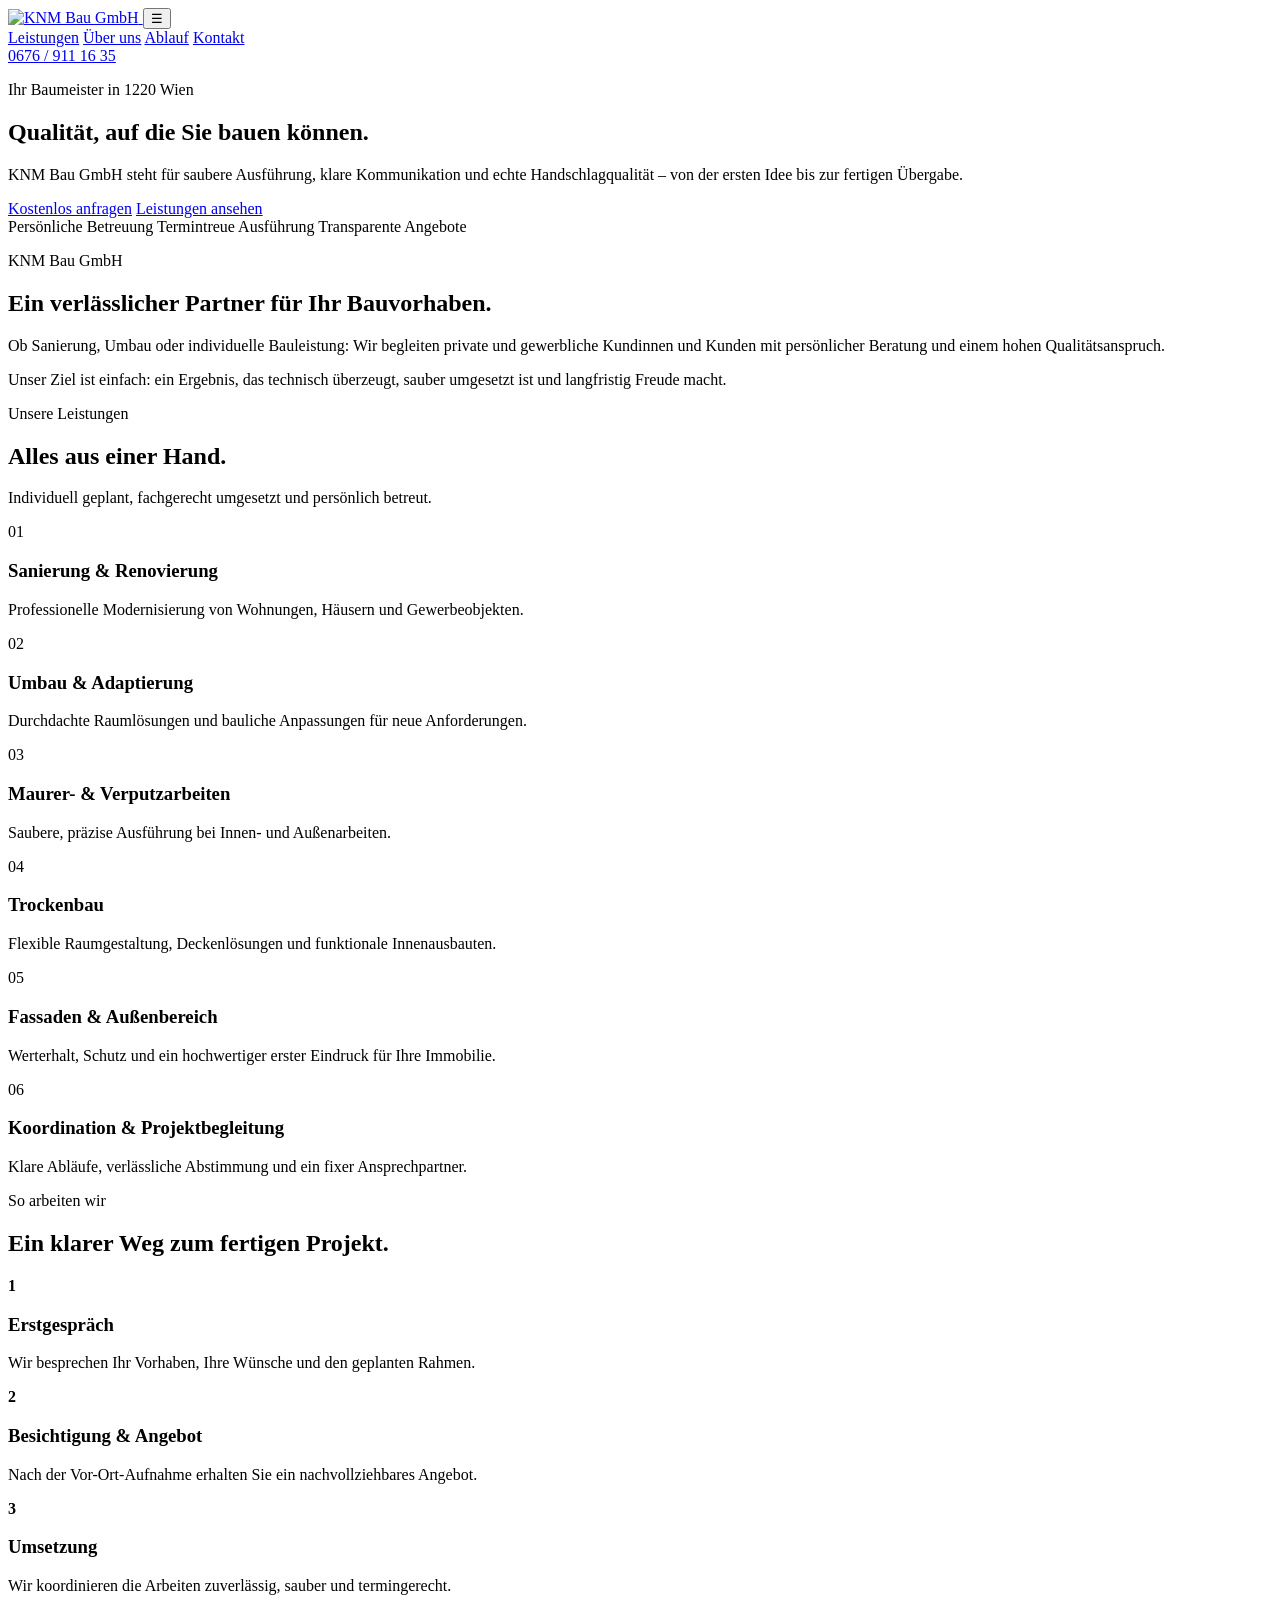
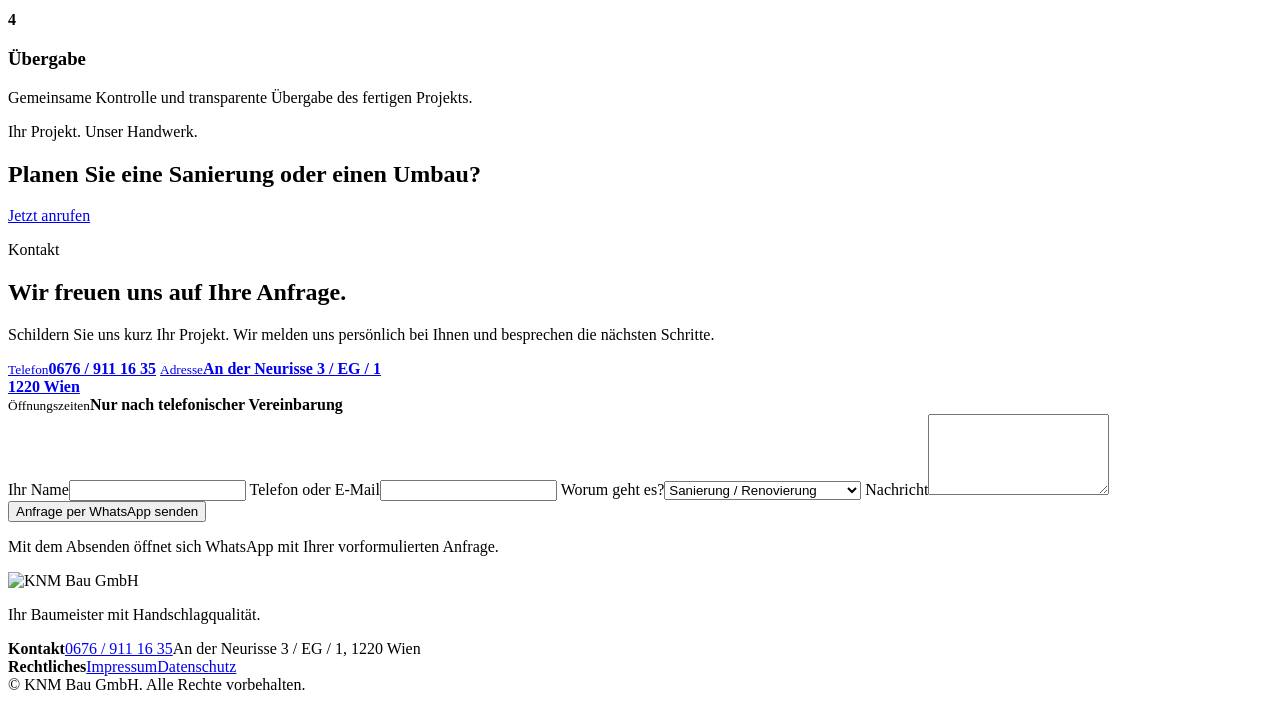
==== index.html @ 1cae7e3a "Add KNM Bau landing page" ====
<!doctype html>
<html lang="de">
<head>
  <meta charset="utf-8">
  <meta name="viewport" content="width=device-width, initial-scale=1">
  <meta name="description" content="KNM Bau GmbH – Ihr Baumeister mit Handschlagqualität in Wien. Professionelle Bauleistungen, Sanierungen und Renovierungen aus einer Hand.">
  <title>KNM Bau GmbH | Baumeister in Wien</title>
  <link rel="preconnect" href="https://fonts.googleapis.com">
  <link rel="preconnect" href="https://fonts.gstatic.com" crossorigin>
  <link href="https://fonts.googleapis.com/css2?family=Montserrat:wght@400;500;600;700;800&family=Playfair+Display:wght@600&display=swap" rel="stylesheet">
  <link rel="stylesheet" href="styles.css">
  <link rel="icon" href="assets/logo-mark.svg" type="image/svg+xml">
</head>
<body>
  <header class="site-header" id="top">
    <div class="container nav-wrap">
      <a class="brand" href="#top" aria-label="KNM Bau Startseite">
        <img src="assets/logo.svg" alt="KNM Bau GmbH">
      </a>
      <button class="menu-toggle" aria-label="Menü öffnen" aria-expanded="false">☰</button>
      <nav class="main-nav" aria-label="Hauptnavigation">
        <a href="#leistungen">Leistungen</a>
        <a href="#ueber-uns">Über uns</a>
        <a href="#ablauf">Ablauf</a>
        <a href="#kontakt">Kontakt</a>
      </nav>
      <a class="btn btn-small" href="tel:+436769111635">0676 / 911 16 35</a>
    </div>
  </header>

  <main>
    <section class="hero">
      <div class="hero-overlay"></div>
      <div class="container hero-content">
        <p class="eyebrow">Ihr Baumeister in 1220 Wien</p>
        <h1>Qualität, auf die Sie bauen können.</h1>
        <p class="hero-copy">KNM Bau GmbH steht für saubere Ausführung, klare Kommunikation und echte Handschlagqualität – von der ersten Idee bis zur fertigen Übergabe.</p>
        <div class="hero-actions">
          <a class="btn" href="#kontakt">Kostenlos anfragen</a>
          <a class="btn btn-ghost" href="#leistungen">Leistungen ansehen</a>
        </div>
        <div class="hero-facts">
          <span>Persönliche Betreuung</span>
          <span>Termintreue Ausführung</span>
          <span>Transparente Angebote</span>
        </div>
      </div>
    </section>

    <section class="section intro" id="ueber-uns">
      <div class="container grid-two">
        <div>
          <p class="eyebrow dark">KNM Bau GmbH</p>
          <h2>Ein verlässlicher Partner für Ihr Bauvorhaben.</h2>
        </div>
        <div class="lead-copy">
          <p>Ob Sanierung, Umbau oder individuelle Bauleistung: Wir begleiten private und gewerbliche Kundinnen und Kunden mit persönlicher Beratung und einem hohen Qualitätsanspruch.</p>
          <p>Unser Ziel ist einfach: ein Ergebnis, das technisch überzeugt, sauber umgesetzt ist und langfristig Freude macht.</p>
        </div>
      </div>
    </section>

    <section class="section section-dark" id="leistungen">
      <div class="container">
        <div class="section-head">
          <div>
            <p class="eyebrow">Unsere Leistungen</p>
            <h2>Alles aus einer Hand.</h2>
          </div>
          <p>Individuell geplant, fachgerecht umgesetzt und persönlich betreut.</p>
        </div>
        <div class="cards">
          <article class="card"><span class="card-number">01</span><h3>Sanierung & Renovierung</h3><p>Professionelle Modernisierung von Wohnungen, Häusern und Gewerbeobjekten.</p></article>
          <article class="card"><span class="card-number">02</span><h3>Umbau & Adaptierung</h3><p>Durchdachte Raumlösungen und bauliche Anpassungen für neue Anforderungen.</p></article>
          <article class="card"><span class="card-number">03</span><h3>Maurer- & Verputzarbeiten</h3><p>Saubere, präzise Ausführung bei Innen- und Außenarbeiten.</p></article>
          <article class="card"><span class="card-number">04</span><h3>Trockenbau</h3><p>Flexible Raumgestaltung, Deckenlösungen und funktionale Innenausbauten.</p></article>
          <article class="card"><span class="card-number">05</span><h3>Fassaden & Außenbereich</h3><p>Werterhalt, Schutz und ein hochwertiger erster Eindruck für Ihre Immobilie.</p></article>
          <article class="card"><span class="card-number">06</span><h3>Koordination & Projektbegleitung</h3><p>Klare Abläufe, verlässliche Abstimmung und ein fixer Ansprechpartner.</p></article>
        </div>
      </div>
    </section>

    <section class="section process" id="ablauf">
      <div class="container">
        <div class="section-head light-head">
          <div><p class="eyebrow dark">So arbeiten wir</p><h2>Ein klarer Weg zum fertigen Projekt.</h2></div>
        </div>
        <div class="timeline">
          <div class="step"><strong>1</strong><h3>Erstgespräch</h3><p>Wir besprechen Ihr Vorhaben, Ihre Wünsche und den geplanten Rahmen.</p></div>
          <div class="step"><strong>2</strong><h3>Besichtigung & Angebot</h3><p>Nach der Vor-Ort-Aufnahme erhalten Sie ein nachvollziehbares Angebot.</p></div>
          <div class="step"><strong>3</strong><h3>Umsetzung</h3><p>Wir koordinieren die Arbeiten zuverlässig, sauber und termingerecht.</p></div>
          <div class="step"><strong>4</strong><h3>Übergabe</h3><p>Gemeinsame Kontrolle und transparente Übergabe des fertigen Projekts.</p></div>
        </div>
      </div>
    </section>

    <section class="cta-band">
      <div class="container cta-inner">
        <div><p class="eyebrow">Ihr Projekt. Unser Handwerk.</p><h2>Planen Sie eine Sanierung oder einen Umbau?</h2></div>
        <a class="btn btn-dark" href="tel:+436769111635">Jetzt anrufen</a>
      </div>
    </section>

    <section class="section contact" id="kontakt">
      <div class="container contact-grid">
        <div>
          <p class="eyebrow dark">Kontakt</p>
          <h2>Wir freuen uns auf Ihre Anfrage.</h2>
          <p>Schildern Sie uns kurz Ihr Projekt. Wir melden uns persönlich bei Ihnen und besprechen die nächsten Schritte.</p>
          <div class="contact-list">
            <a href="tel:+436769111635"><small>Telefon</small><strong>0676 / 911 16 35</strong></a>
            <a href="https://maps.google.com/?q=An+der+Neurisse+3,+1220+Wien" target="_blank" rel="noopener"><small>Adresse</small><strong>An der Neurisse 3 / EG / 1<br>1220 Wien</strong></a>
            <div><small>Öffnungszeiten</small><strong>Nur nach telefonischer Vereinbarung</strong></div>
          </div>
        </div>
        <form class="contact-form" id="contact-form">
          <label>Ihr Name<input type="text" name="name" required></label>
          <label>Telefon oder E-Mail<input type="text" name="contact" required></label>
          <label>Worum geht es?<select name="topic"><option>Sanierung / Renovierung</option><option>Umbau / Adaptierung</option><option>Maurer- oder Verputzarbeiten</option><option>Trockenbau</option><option>Fassade / Außenbereich</option><option>Sonstiges</option></select></label>
          <label>Nachricht<textarea name="message" rows="5" required></textarea></label>
          <button class="btn btn-dark" type="submit">Anfrage per WhatsApp senden</button>
          <p class="form-note">Mit dem Absenden öffnet sich WhatsApp mit Ihrer vorformulierten Anfrage.</p>
        </form>
      </div>
    </section>
  </main>

  <footer class="site-footer">
    <div class="container footer-grid">
      <div><img src="assets/logo.svg" alt="KNM Bau GmbH"><p>Ihr Baumeister mit Handschlagqualität.</p></div>
      <div><strong>Kontakt</strong><a href="tel:+436769111635">0676 / 911 16 35</a><span>An der Neurisse 3 / EG / 1, 1220 Wien</span></div>
      <div><strong>Rechtliches</strong><a href="impressum.html">Impressum</a><a href="datenschutz.html">Datenschutz</a></div>
    </div>
    <div class="container footer-bottom">© <span id="year"></span> KNM Bau GmbH. Alle Rechte vorbehalten.</div>
  </footer>
  <script src="script.js"></script>
</body>
</html>
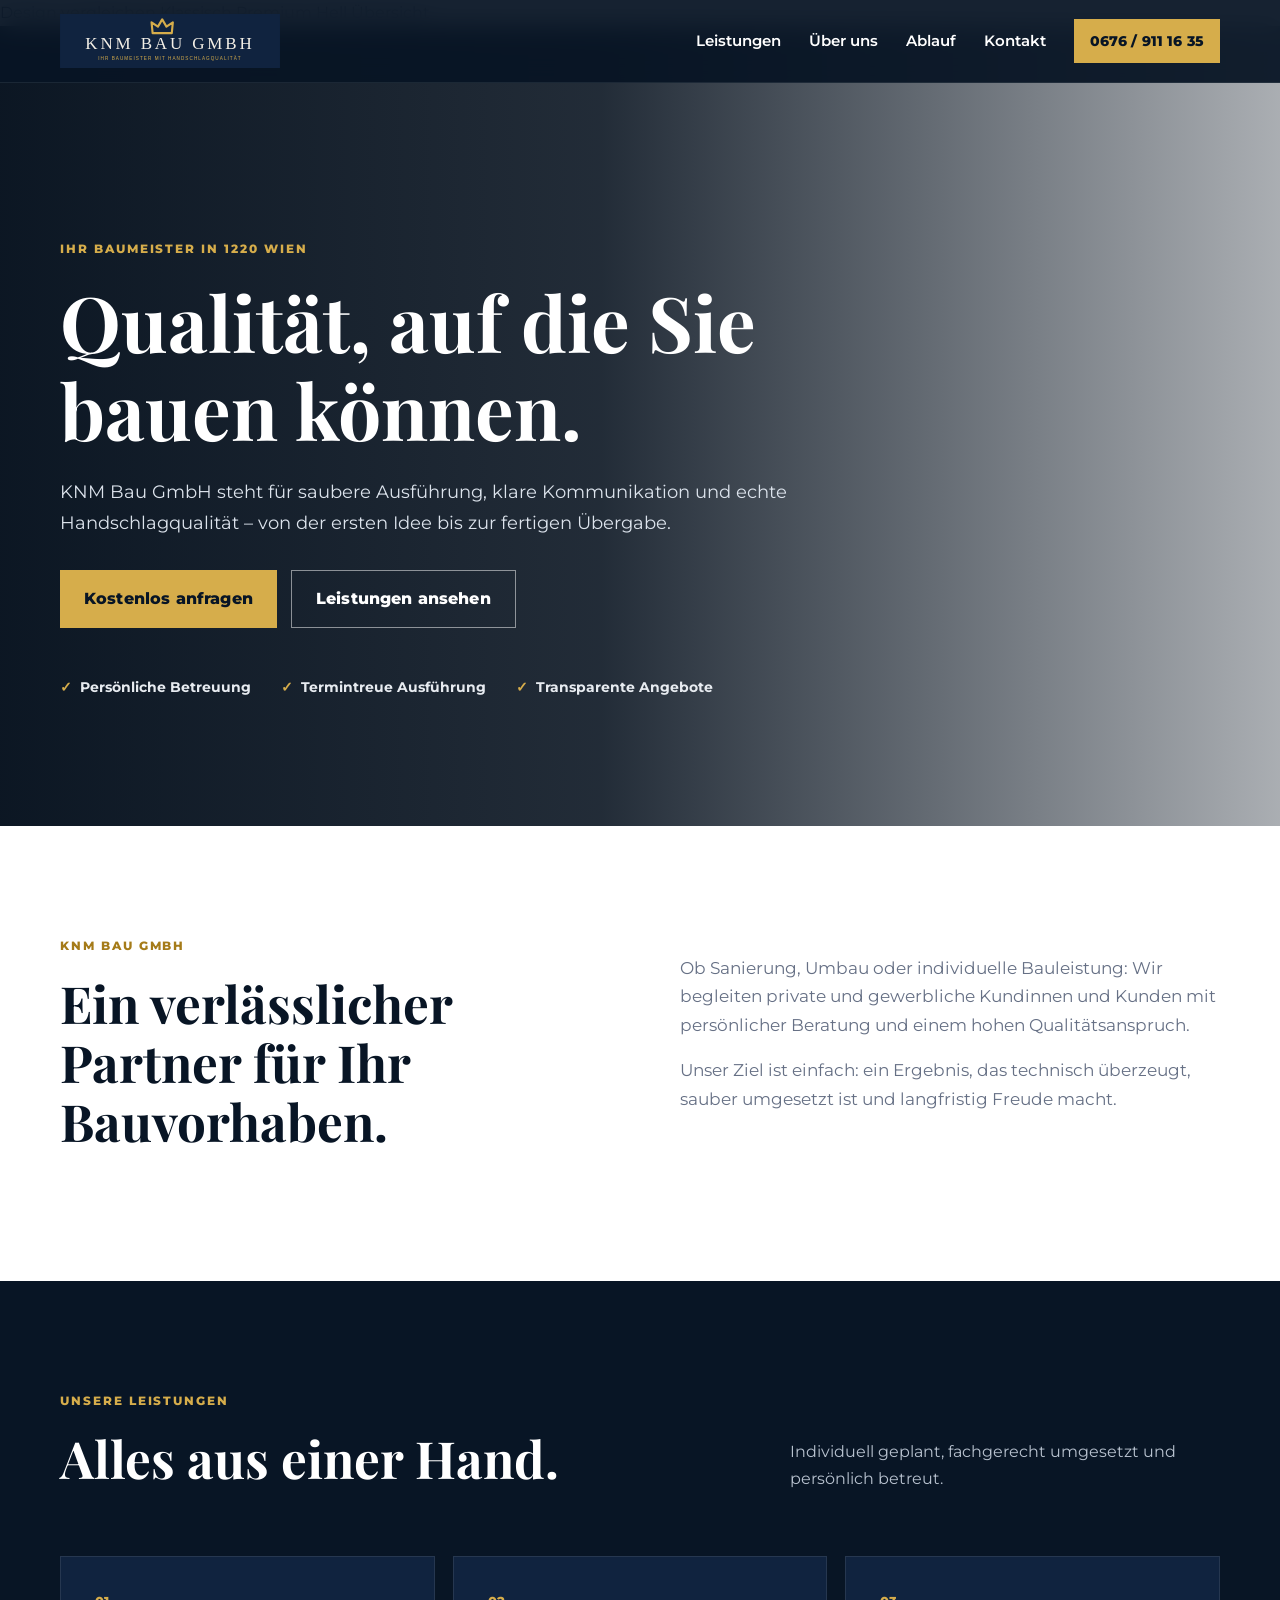
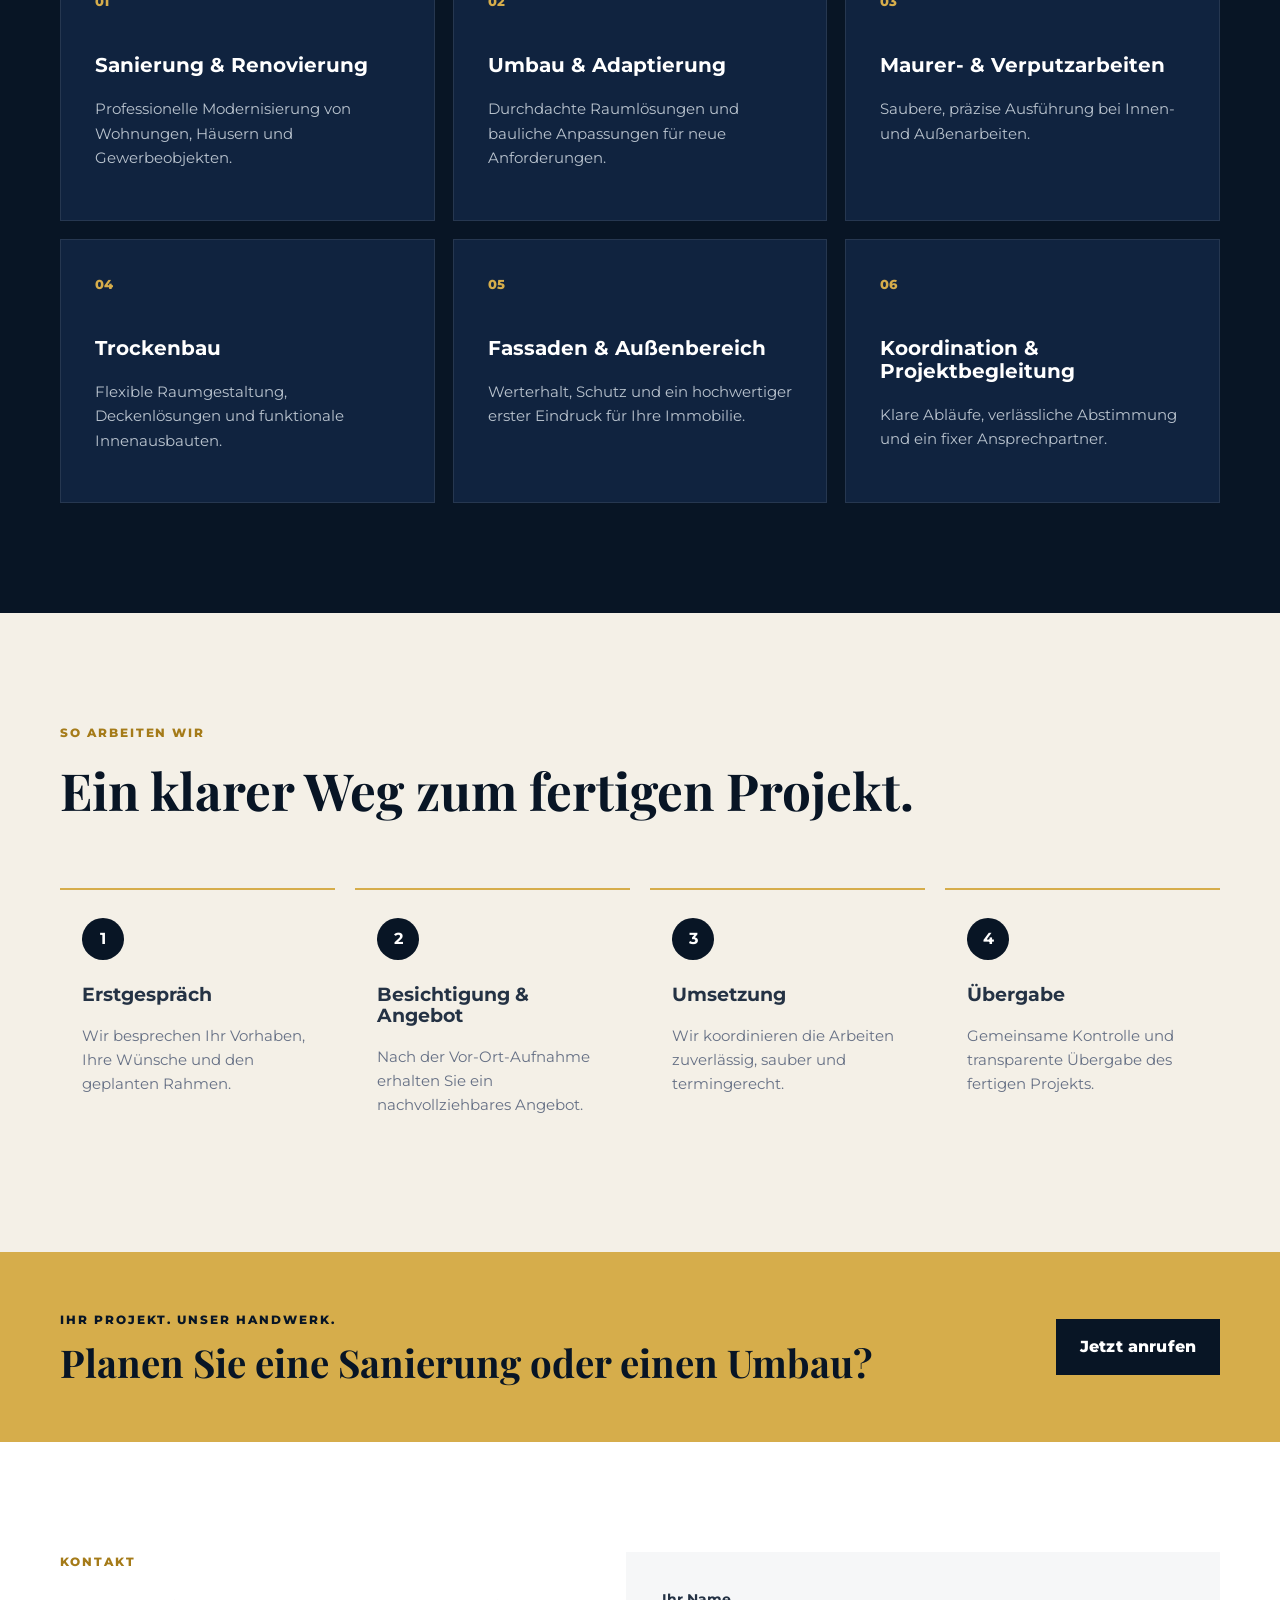
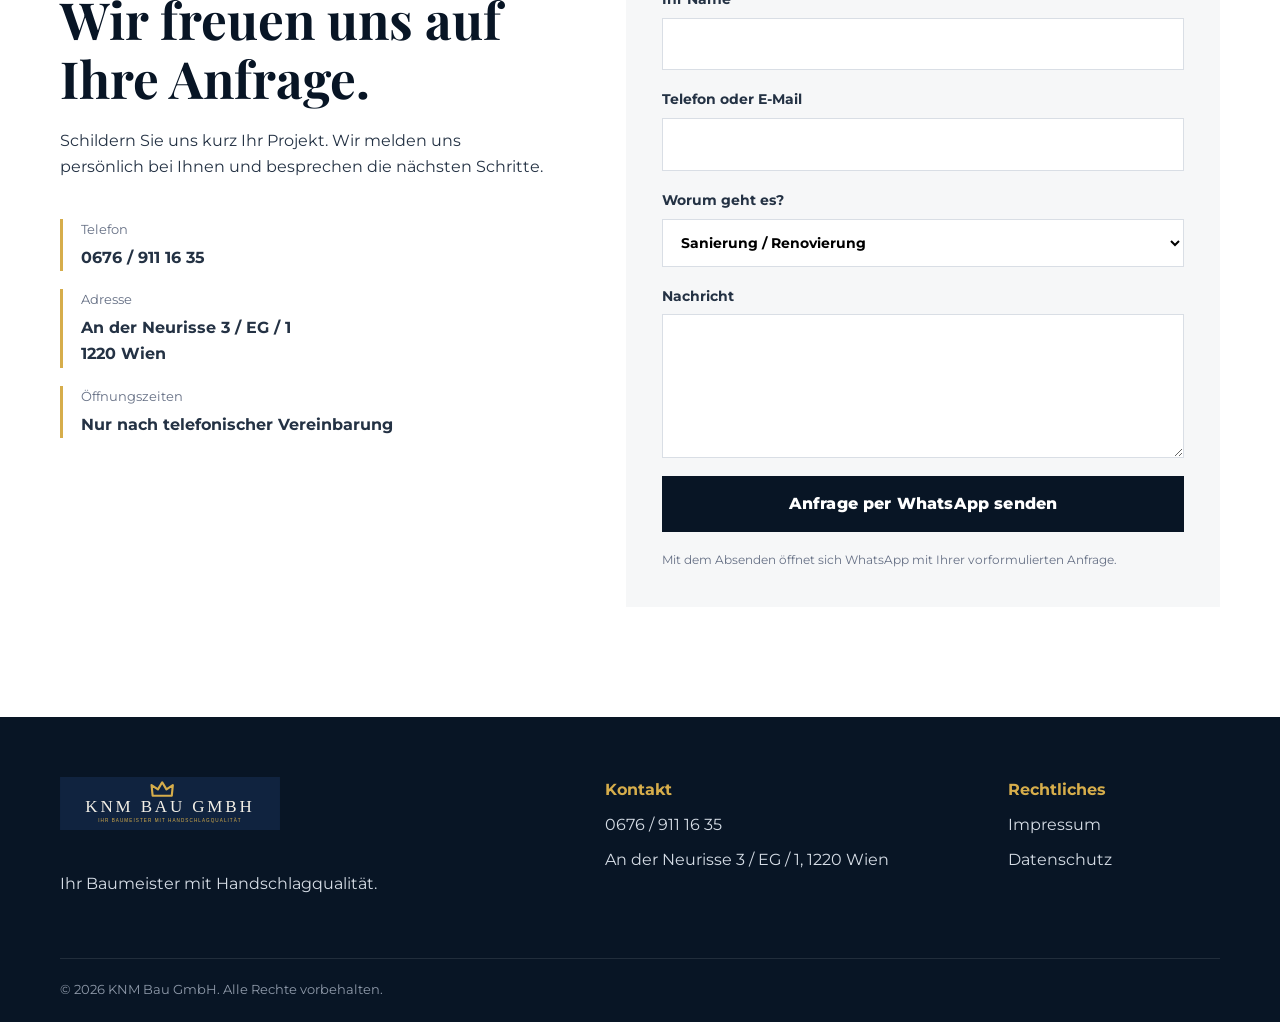
==== commit 66b63a95: "Add design switcher to classic website" ====
--- a/index.html
+++ b/index.html
@@ -12,6 +12,14 @@
   <link rel="icon" href="assets/logo-mark.svg" type="image/svg+xml">
 </head>
 <body>
+  <div class="design-switcher" aria-label="Design wechseln">
+    <span>Design vergleichen</span>
+    <a class="active" href="./">Klassisch</a>
+    <a href="design-1/">Premium</a>
+    <a href="design-2/">Hell</a>
+    <a class="overview" href="designs/">Übersicht</a>
+  </div>
+
   <header class="site-header" id="top">
     <div class="container nav-wrap">
       <a class="brand" href="#top" aria-label="KNM Bau Startseite">
--- a/styles.css
+++ b/styles.css
@@ -0,0 +1,27 @@
+:root{
+  --navy:#10233f; --navy2:#081525; --gold:#d6ad4b; --cream:#f4f0e7;
+  --white:#fff; --text:#243244; --muted:#667085; --border:#d9dee5;
+}
+*{box-sizing:border-box} html{scroll-behavior:smooth} body{margin:0;font-family:Montserrat,Arial,sans-serif;color:var(--text);background:#fff;line-height:1.65}
+img{max-width:100%;display:block} a{color:inherit;text-decoration:none}.container{width:min(1160px,calc(100% - 40px));margin:auto}
+.site-header{position:fixed;top:0;left:0;right:0;z-index:20;background:rgba(8,21,37,.94);backdrop-filter:blur(12px);border-bottom:1px solid rgba(255,255,255,.08)}
+.nav-wrap{height:82px;display:flex;align-items:center;gap:28px}.brand img{width:220px;height:auto}.main-nav{display:flex;gap:28px;margin-left:auto}.main-nav a{color:#fff;font-size:.92rem;font-weight:600}.main-nav a:hover{color:var(--gold)}
+.btn{display:inline-flex;align-items:center;justify-content:center;background:var(--gold);color:var(--navy2);padding:15px 24px;border:0;font:inherit;font-weight:800;letter-spacing:.01em;cursor:pointer;transition:.2s}.btn:hover{transform:translateY(-2px);filter:brightness(1.06)}
+.btn-small{padding:11px 16px;font-size:.85rem}.btn-ghost{background:transparent;color:#fff;border:1px solid rgba(255,255,255,.5)}.btn-dark{background:var(--navy2);color:#fff}.menu-toggle{display:none;background:none;border:0;color:#fff;font-size:1.6rem}
+.hero{min-height:800px;position:relative;display:flex;align-items:center;background:
+ linear-gradient(90deg,rgba(7,18,31,.98) 0%,rgba(7,18,31,.89) 47%,rgba(7,18,31,.34) 100%),
+ url('https://images.unsplash.com/photo-1503387762-592deb58ef4e?auto=format&fit=crop&w=1900&q=85') center/cover no-repeat}
+.hero-content{position:relative;padding-top:85px;color:#fff;max-width:1160px}.hero-content> *{max-width:760px}.eyebrow{text-transform:uppercase;letter-spacing:.16em;font-size:.76rem;font-weight:800;color:var(--gold);margin:0 0 18px}.eyebrow.dark{color:#a57b19}
+h1,h2,h3{line-height:1.15;margin-top:0}h1{font-family:"Playfair Display",serif;font-size:clamp(3rem,6vw,5.6rem);margin-bottom:24px}h2{font-family:"Playfair Display",serif;font-size:clamp(2.2rem,4vw,3.6rem);color:var(--navy2);margin-bottom:20px}h3{font-size:1.16rem}
+.hero-copy{font-size:1.15rem;color:#dce3ec;margin-bottom:32px}.hero-actions{display:flex;gap:14px;flex-wrap:wrap}.hero-facts{display:flex;gap:30px;margin-top:48px;font-size:.86rem;font-weight:700;color:#e7ebf0}.hero-facts span:before{content:"✓";color:var(--gold);margin-right:8px}
+.section{padding:110px 0}.grid-two{display:grid;grid-template-columns:1fr 1fr;gap:80px}.lead-copy{font-size:1.08rem;color:var(--muted)}
+.section-dark{background:var(--navy2);color:#fff}.section-dark h2{color:#fff}.section-head{display:flex;justify-content:space-between;gap:40px;align-items:end;margin-bottom:48px}.section-head>p{max-width:430px;color:#b8c2cf}
+.cards{display:grid;grid-template-columns:repeat(3,1fr);gap:18px}.card{padding:34px;background:#10233f;border:1px solid rgba(255,255,255,.09);min-height:245px}.card:hover{border-color:var(--gold);transform:translateY(-4px);transition:.2s}.card-number{display:block;color:var(--gold);font-weight:800;font-size:.8rem;margin-bottom:42px}.card h3{font-size:1.25rem}.card p{color:#b9c3ce;font-size:.93rem}
+.process{background:var(--cream)}.timeline{display:grid;grid-template-columns:repeat(4,1fr);gap:20px}.step{position:relative;padding:28px 22px 10px;border-top:2px solid var(--gold)}.step strong{display:inline-grid;place-items:center;width:42px;height:42px;background:var(--navy2);color:#fff;border-radius:50%;margin-bottom:24px}.step p{color:var(--muted);font-size:.91rem}
+.cta-band{background:var(--gold);padding:58px 0}.cta-inner{display:flex;align-items:center;justify-content:space-between;gap:30px}.cta-inner h2{margin:0;font-size:clamp(1.8rem,3vw,2.8rem)}.cta-inner .eyebrow{color:var(--navy2);margin-bottom:10px}
+.contact-grid{display:grid;grid-template-columns:.9fr 1.1fr;gap:80px}.contact-list{margin-top:38px;display:grid;gap:18px}.contact-list a,.contact-list div{display:flex;flex-direction:column;border-left:3px solid var(--gold);padding-left:18px}.contact-list small{color:var(--muted);margin-bottom:4px}
+.contact-form{background:#f6f7f8;padding:36px;display:grid;gap:18px}.contact-form label{display:grid;gap:7px;font-weight:700;font-size:.86rem}.contact-form input,.contact-form select,.contact-form textarea{width:100%;padding:14px;border:1px solid var(--border);background:#fff;font:inherit}.contact-form textarea{resize:vertical}.form-note{font-size:.78rem;color:var(--muted);margin:0}
+.site-footer{background:var(--navy2);color:#d5dce5;padding:60px 0 22px}.footer-grid{display:grid;grid-template-columns:1.4fr 1fr .6fr;gap:50px}.footer-grid img{width:220px;margin-bottom:16px}.footer-grid>div{display:flex;flex-direction:column;gap:9px}.footer-grid strong{color:var(--gold)}.footer-bottom{border-top:1px solid rgba(255,255,255,.1);margin-top:45px;padding-top:20px;font-size:.8rem;color:#8f9aaa}
+.legal{padding:140px 0 80px;max-width:850px}.legal h1{font-size:3rem;color:var(--navy2)}.legal h2{font-size:1.5rem;margin-top:36px}
+@media(max-width:900px){.main-nav{position:absolute;top:82px;left:0;right:0;background:var(--navy2);display:none;flex-direction:column;padding:24px}.main-nav.open{display:flex}.menu-toggle{display:block;margin-left:auto}.nav-wrap>.btn-small{display:none}.grid-two,.contact-grid{grid-template-columns:1fr;gap:35px}.cards{grid-template-columns:repeat(2,1fr)}.timeline{grid-template-columns:repeat(2,1fr)}.hero{min-height:760px}}
+@media(max-width:600px){.container{width:min(100% - 28px,1160px)}.brand img{width:175px}.section{padding:78px 0}.hero{min-height:720px}.hero-facts{flex-direction:column;gap:10px}.cards,.timeline,.footer-grid{grid-template-columns:1fr}.section-head,.cta-inner{align-items:flex-start;flex-direction:column}.contact-form{padding:24px}.footer-grid{gap:30px}}
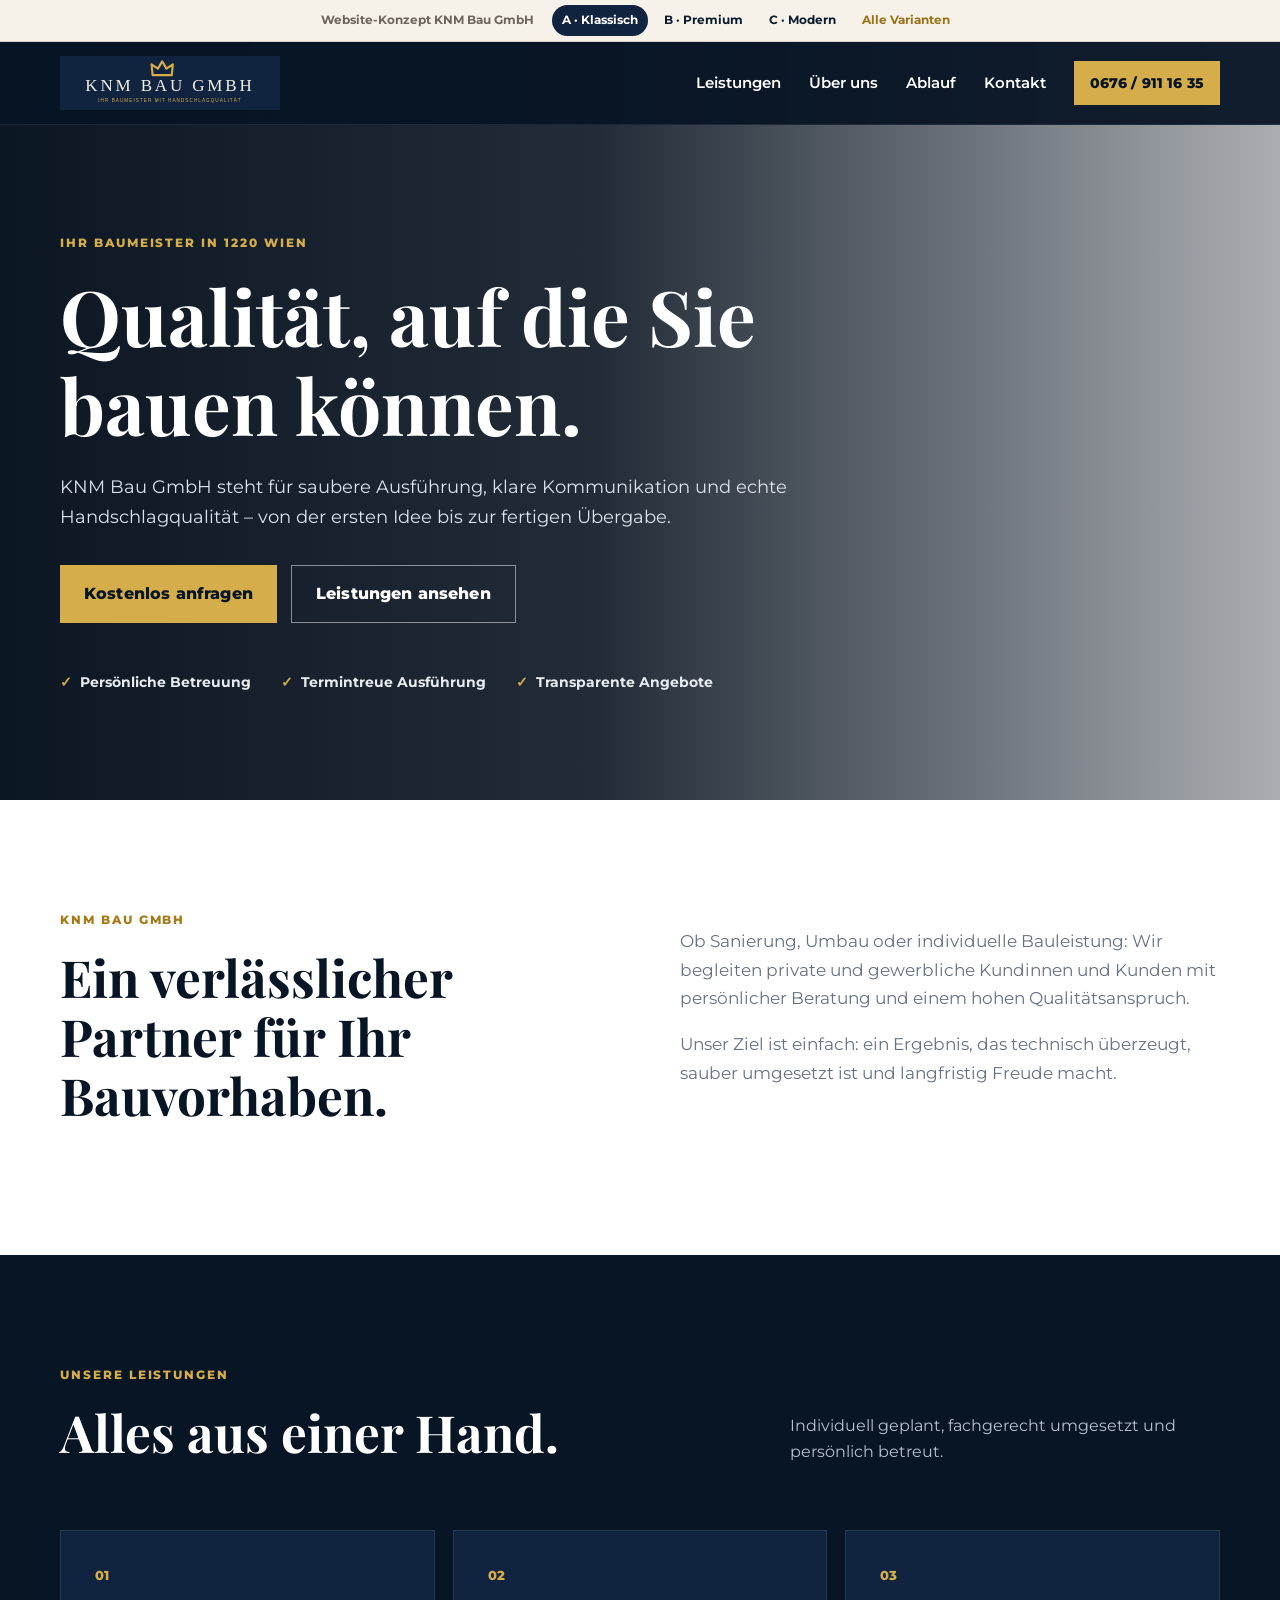
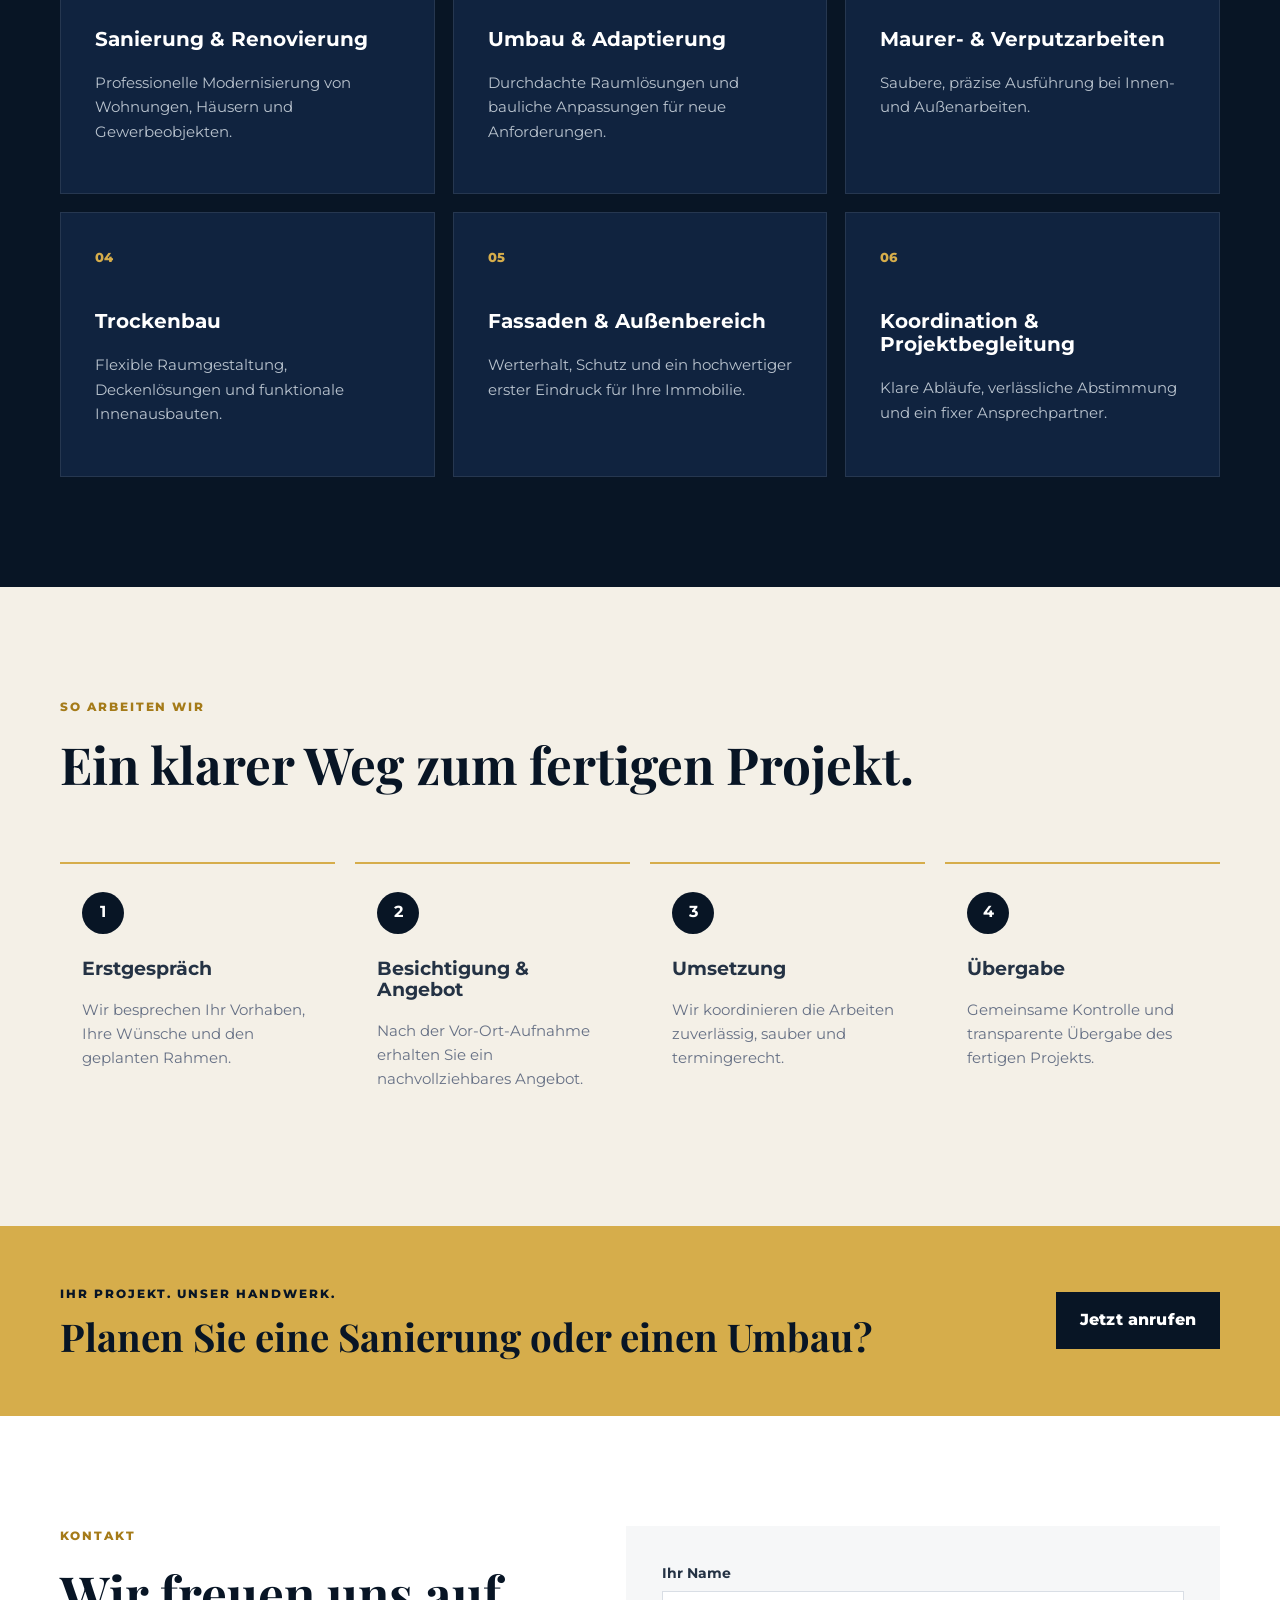
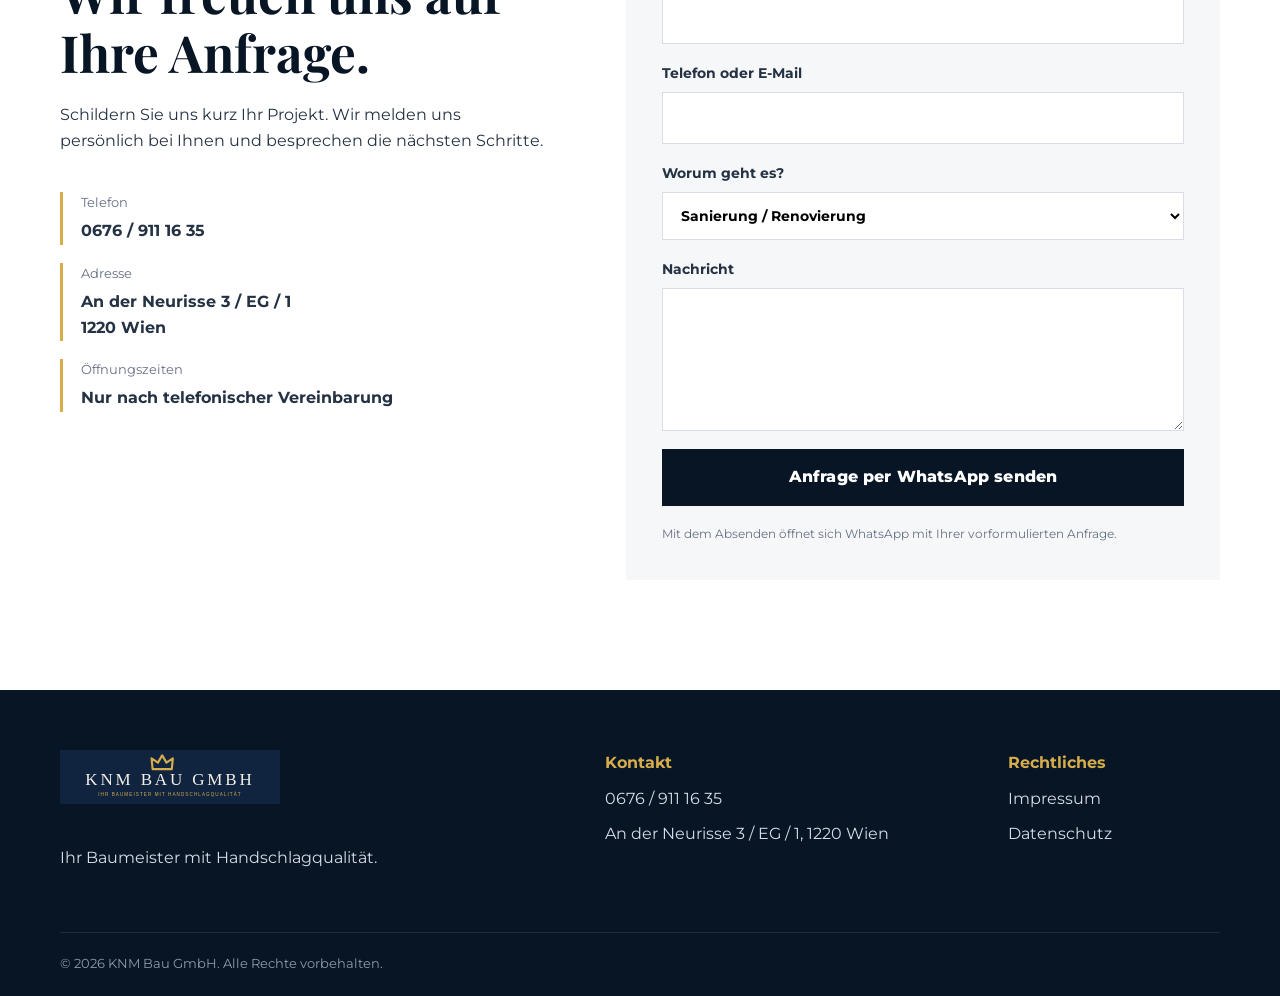
==== commit d7370bfe: "Refine demo navigation labels" ====
--- a/index.html
+++ b/index.html
@@ -12,12 +12,12 @@
   <link rel="icon" href="assets/logo-mark.svg" type="image/svg+xml">
 </head>
 <body>
-  <div class="design-switcher" aria-label="Design wechseln">
-    <span>Design vergleichen</span>
-    <a class="active" href="./">Klassisch</a>
-    <a href="design-1/">Premium</a>
-    <a href="design-2/">Hell</a>
-    <a class="overview" href="designs/">Übersicht</a>
+  <div class="design-switcher" aria-label="Designvarianten wechseln">
+    <span>Website-Konzept KNM Bau GmbH</span>
+    <a class="active" href="./">A · Klassisch</a>
+    <a href="design-1/">B · Premium</a>
+    <a href="design-2/">C · Modern</a>
+    <a class="overview" href="designs/">Alle Varianten</a>
   </div>
 
   <header class="site-header" id="top">
--- a/styles.css
+++ b/styles.css
@@ -4,14 +4,15 @@
 }
 *{box-sizing:border-box} html{scroll-behavior:smooth} body{margin:0;font-family:Montserrat,Arial,sans-serif;color:var(--text);background:#fff;line-height:1.65}
 img{max-width:100%;display:block} a{color:inherit;text-decoration:none}.container{width:min(1160px,calc(100% - 40px));margin:auto}
-.site-header{position:fixed;top:0;left:0;right:0;z-index:20;background:rgba(8,21,37,.94);backdrop-filter:blur(12px);border-bottom:1px solid rgba(255,255,255,.08)}
+.design-switcher{height:42px;position:fixed;z-index:50;top:0;left:0;right:0;display:flex;align-items:center;justify-content:center;gap:6px;padding:0 15px;background:#f6f2e9;color:#0b1b2d;font-size:.77rem;font-weight:700;border-bottom:1px solid #d9d3c8}.design-switcher span{margin-right:12px;color:#6c655a}.design-switcher a{padding:5px 10px;border-radius:20px}.design-switcher a:hover,.design-switcher a.active{background:var(--navy);color:#fff}.design-switcher .overview{color:#9b7117}
+.site-header{position:fixed;top:42px;left:0;right:0;z-index:20;background:rgba(8,21,37,.94);backdrop-filter:blur(12px);border-bottom:1px solid rgba(255,255,255,.08)}
 .nav-wrap{height:82px;display:flex;align-items:center;gap:28px}.brand img{width:220px;height:auto}.main-nav{display:flex;gap:28px;margin-left:auto}.main-nav a{color:#fff;font-size:.92rem;font-weight:600}.main-nav a:hover{color:var(--gold)}
 .btn{display:inline-flex;align-items:center;justify-content:center;background:var(--gold);color:var(--navy2);padding:15px 24px;border:0;font:inherit;font-weight:800;letter-spacing:.01em;cursor:pointer;transition:.2s}.btn:hover{transform:translateY(-2px);filter:brightness(1.06)}
 .btn-small{padding:11px 16px;font-size:.85rem}.btn-ghost{background:transparent;color:#fff;border:1px solid rgba(255,255,255,.5)}.btn-dark{background:var(--navy2);color:#fff}.menu-toggle{display:none;background:none;border:0;color:#fff;font-size:1.6rem}
 .hero{min-height:800px;position:relative;display:flex;align-items:center;background:
  linear-gradient(90deg,rgba(7,18,31,.98) 0%,rgba(7,18,31,.89) 47%,rgba(7,18,31,.34) 100%),
  url('https://images.unsplash.com/photo-1503387762-592deb58ef4e?auto=format&fit=crop&w=1900&q=85') center/cover no-repeat}
-.hero-content{position:relative;padding-top:85px;color:#fff;max-width:1160px}.hero-content> *{max-width:760px}.eyebrow{text-transform:uppercase;letter-spacing:.16em;font-size:.76rem;font-weight:800;color:var(--gold);margin:0 0 18px}.eyebrow.dark{color:#a57b19}
+.hero-content{position:relative;padding-top:127px;color:#fff;max-width:1160px}.hero-content> *{max-width:760px}.eyebrow{text-transform:uppercase;letter-spacing:.16em;font-size:.76rem;font-weight:800;color:var(--gold);margin:0 0 18px}.eyebrow.dark{color:#a57b19}
 h1,h2,h3{line-height:1.15;margin-top:0}h1{font-family:"Playfair Display",serif;font-size:clamp(3rem,6vw,5.6rem);margin-bottom:24px}h2{font-family:"Playfair Display",serif;font-size:clamp(2.2rem,4vw,3.6rem);color:var(--navy2);margin-bottom:20px}h3{font-size:1.16rem}
 .hero-copy{font-size:1.15rem;color:#dce3ec;margin-bottom:32px}.hero-actions{display:flex;gap:14px;flex-wrap:wrap}.hero-facts{display:flex;gap:30px;margin-top:48px;font-size:.86rem;font-weight:700;color:#e7ebf0}.hero-facts span:before{content:"✓";color:var(--gold);margin-right:8px}
 .section{padding:110px 0}.grid-two{display:grid;grid-template-columns:1fr 1fr;gap:80px}.lead-copy{font-size:1.08rem;color:var(--muted)}
@@ -24,4 +25,4 @@
 .site-footer{background:var(--navy2);color:#d5dce5;padding:60px 0 22px}.footer-grid{display:grid;grid-template-columns:1.4fr 1fr .6fr;gap:50px}.footer-grid img{width:220px;margin-bottom:16px}.footer-grid>div{display:flex;flex-direction:column;gap:9px}.footer-grid strong{color:var(--gold)}.footer-bottom{border-top:1px solid rgba(255,255,255,.1);margin-top:45px;padding-top:20px;font-size:.8rem;color:#8f9aaa}
 .legal{padding:140px 0 80px;max-width:850px}.legal h1{font-size:3rem;color:var(--navy2)}.legal h2{font-size:1.5rem;margin-top:36px}
 @media(max-width:900px){.main-nav{position:absolute;top:82px;left:0;right:0;background:var(--navy2);display:none;flex-direction:column;padding:24px}.main-nav.open{display:flex}.menu-toggle{display:block;margin-left:auto}.nav-wrap>.btn-small{display:none}.grid-two,.contact-grid{grid-template-columns:1fr;gap:35px}.cards{grid-template-columns:repeat(2,1fr)}.timeline{grid-template-columns:repeat(2,1fr)}.hero{min-height:760px}}
-@media(max-width:600px){.container{width:min(100% - 28px,1160px)}.brand img{width:175px}.section{padding:78px 0}.hero{min-height:720px}.hero-facts{flex-direction:column;gap:10px}.cards,.timeline,.footer-grid{grid-template-columns:1fr}.section-head,.cta-inner{align-items:flex-start;flex-direction:column}.contact-form{padding:24px}.footer-grid{gap:30px}}
+@media(max-width:600px){.design-switcher span,.design-switcher .overview{display:none}.design-switcher{justify-content:flex-start;overflow-x:auto}.container{width:min(100% - 28px,1160px)}.brand img{width:175px}.section{padding:78px 0}.hero{min-height:720px}.hero-content{padding-top:124px}.hero-facts{flex-direction:column;gap:10px}.cards,.timeline,.footer-grid{grid-template-columns:1fr}.section-head,.cta-inner{align-items:flex-start;flex-direction:column}.contact-form{padding:24px}.footer-grid{gap:30px}}
